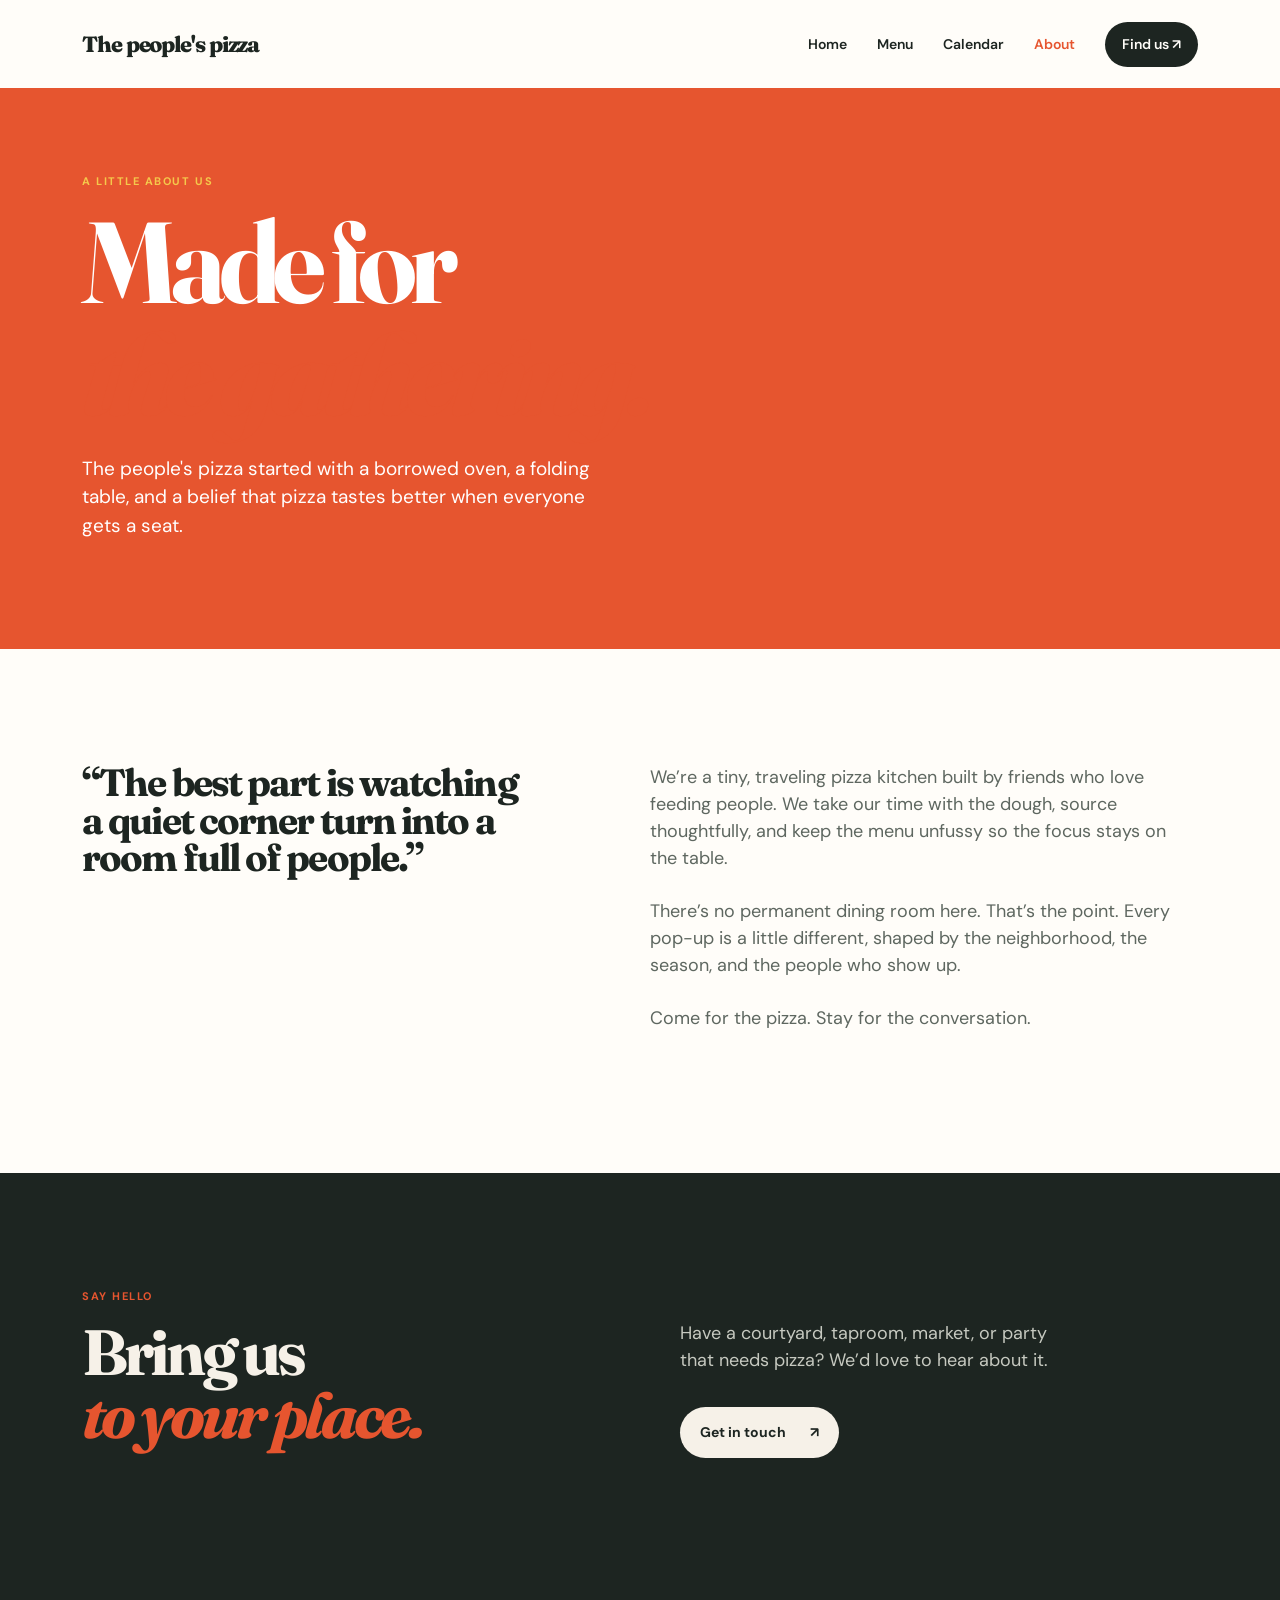
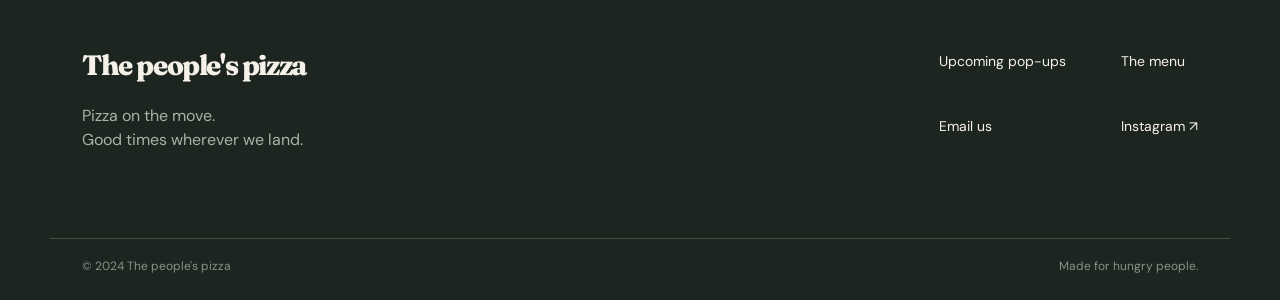
==== about.html @ 14b0cbe6 "Create The people's pizza site Co-authored-by: Copilot <223556219+Copilot@users.noreply.github.com>" ====
<!doctype html>
<html lang="en">
  <head>
    <meta charset="UTF-8" /><meta name="viewport" content="width=device-width, initial-scale=1.0" />
    <meta name="description" content="The story behind The people's pizza popup." /><title>About | The people's pizza</title>
    <link rel="preconnect" href="https://fonts.googleapis.com" /><link rel="preconnect" href="https://fonts.gstatic.com" crossorigin />
    <link href="https://fonts.googleapis.com/css2?family=DM+Sans:wght@400;500;600;700&family=Fraunces:opsz,wght@9..144,700;9..144,800&display=swap" rel="stylesheet" /><link rel="stylesheet" href="styles.css" />
  </head>
  <body><div data-site-header></div><main>
    <section class="page-hero page-hero-orange"><div class="container narrow"><p class="eyebrow">A little about us</p><h1>Made for<br /><em>the gathering.</em></h1><p>The people's pizza started with a borrowed oven, a folding table, and a belief that pizza tastes better when everyone gets a seat.</p></div></section>
    <section class="section"><div class="container story-grid"><div class="story-pull">“The best part is watching a quiet corner turn into a room full of people.”</div><div class="story-copy"><p>We’re a tiny, traveling pizza kitchen built by friends who love feeding people. We take our time with the dough, source thoughtfully, and keep the menu unfussy so the focus stays on the table.</p><p>There’s no permanent dining room here. That’s the point. Every pop-up is a little different, shaped by the neighborhood, the season, and the people who show up.</p><p>Come for the pizza. Stay for the conversation.</p></div></div></section>
    <section class="section section-dark"><div class="container split-heading"><div><p class="eyebrow">Say hello</p><h2>Bring us<br /><em>to your place.</em></h2></div><div class="section-intro"><p>Have a courtyard, taproom, market, or party that needs pizza? We’d love to hear about it.</p><a class="button button-light" href="mailto:hello@thepeoplespizza.example">Get in touch <span>↗</span></a></div></div></section>
  </main><div data-site-footer></div><script src="script.js"></script></body>
</html>
---- styles.css ----
:root{--ink:#1d2521;--cream:#f6f1e8;--paper:#fffdf9;--orange:#e6552f;--yellow:#f4c84b;--sage:#b9cbb4;--line:#d8d2c7;--serif:"Fraunces",Georgia,serif;--sans:"DM Sans",Arial,sans-serif}
*{box-sizing:border-box}html{scroll-behavior:smooth}body{margin:0;background:var(--paper);color:var(--ink);font:16px/1.5 var(--sans)}a{color:inherit;text-decoration:none}.container{max-width:1180px;margin:0 auto;padding:0 32px}.site-header{position:relative;z-index:5;background:var(--paper)}.nav-wrap{height:88px;display:flex;align-items:center;justify-content:space-between}.logo{font:800 22px/1 var(--serif);letter-spacing:-.05em}.logo span{color:var(--orange);font-style:italic}.site-nav{display:flex;align-items:center;gap:30px;font-size:14px;font-weight:600}.site-nav a{transition:color .2s}.site-nav a:hover,.site-nav a.active{color:var(--orange)}.site-nav .nav-cta{padding:12px 17px;border-radius:100px;background:var(--ink);color:var(--paper)}.site-nav .nav-cta:hover{background:var(--orange);color:var(--paper)}.menu-toggle{display:none;border:0;background:none;font:600 14px var(--sans);color:var(--ink)}
.hero{background:var(--cream);overflow:hidden}.hero-grid{min-height:600px;display:grid;grid-template-columns:1fr .9fr;align-items:center;gap:40px}.eyebrow{margin:0 0 16px;text-transform:uppercase;letter-spacing:.14em;font-size:11px;font-weight:700;color:var(--orange)}h1,h2,h3,p{margin-top:0}h1,h2{font-family:var(--serif);letter-spacing:-.06em;line-height:.98}h1{font-size:clamp(54px,7vw,92px);max-width:680px;margin-bottom:26px}h2{font-size:clamp(42px,5vw,68px);margin-bottom:20px}h1 em,h2 em{font-weight:700;color:var(--orange);font-style:italic}.hero-lede{max-width:490px;font-size:18px;color:#58615b}.button-row{display:flex;flex-wrap:wrap;gap:12px;margin:32px 0}.button{display:inline-flex;align-items:center;gap:24px;border-radius:100px;padding:15px 20px;font-weight:700;font-size:14px}.button-primary{background:var(--orange);color:white}.button-primary:hover{background:var(--ink)}.button-quiet{border:1px solid var(--ink)}.button-quiet:hover{background:var(--ink);color:white}.button-light{background:var(--cream);color:var(--ink);margin-top:15px}.hero-note{font-size:13px}.status-dot{display:inline-block;width:8px;height:8px;margin-right:8px;background:#67a064;border-radius:50%}.hero-art{position:relative;min-height:510px;display:flex;align-items:center;justify-content:center}.pizza{width:min(37vw,390px);height:min(37vw,390px);position:relative;border-radius:50%;background:#dfad52;box-shadow:inset -12px -14px #bd7939,0 20px 0 #e7d8bf;transform:rotate(-8deg)}.pizza:after{content:"";position:absolute;inset:30px;border-radius:50%;background:#e85e32;box-shadow:inset 0 0 0 7px #d98a3b}.pizza-crust{position:absolute;z-index:1;inset:9px;border-radius:50%;border:17px solid #d88c42}.topping{position:absolute;z-index:2;width:35px;height:20px;border-radius:50%;background:#a62e24;box-shadow:inset -3px -3px #7f201a}.topping-a{top:26%;left:42%}.topping-b{top:52%;left:69%;transform:rotate(32deg)}.topping-c{top:66%;left:28%;transform:rotate(-22deg)}.topping-d{top:35%;left:22%;transform:rotate(15deg)}.topping-e{top:70%;left:53%;transform:rotate(10deg)}.topping-f{top:43%;left:51%;transform:rotate(-38deg)}.sun-stamp{position:absolute;top:14%;right:5%;z-index:3;display:grid;place-items:center;width:108px;height:108px;border-radius:50%;background:var(--yellow);text-align:center;text-transform:uppercase;font:800 15px/1 var(--serif);transform:rotate(12deg)}.art-caption{position:absolute;bottom:2%;left:2%;font:700 19px/1.05 var(--serif);transform:rotate(-7deg)}
.ticker{background:var(--orange);color:#fff;overflow:hidden;padding:15px 0;white-space:nowrap}.ticker-track{display:flex;justify-content:space-around;align-items:center;gap:36px;font:700 14px var(--serif);letter-spacing:.04em}.ticker i{font-style:normal;color:var(--yellow)}.section{padding:115px 0}.section-cream{background:var(--cream)}.section-dark{background:var(--ink);color:var(--cream)}.split-heading{display:grid;grid-template-columns:1fr 1fr;gap:80px;align-items:end}.section-intro{max-width:400px;padding-bottom:8px}.section-intro p{font-size:18px;color:#606963}.section-dark .section-intro p{color:#c6c9c0}.text-link{display:inline-flex;gap:14px;align-items:center;color:var(--orange);font-weight:700}.text-link span{font-size:22px;transition:transform .2s}.text-link:hover span{transform:translateX(5px)}.feature-grid{display:grid;grid-template-columns:repeat(3,1fr);gap:18px;margin-top:64px}.feature-card{min-height:300px;padding:28px;display:flex;flex-direction:column;justify-content:space-between}.feature-card-dark{background:var(--ink);color:var(--cream)}.feature-card-yellow{background:var(--yellow)}.feature-card-orange{background:var(--orange);color:white}.feature-number{font-size:12px;font-weight:700}.feature-card h3{margin:0;font:700 34px/.96 var(--serif);letter-spacing:-.05em}.feature-card p{max-width:270px;margin:0;font-size:14px}.cta-banner{display:flex;justify-content:space-between;align-items:center}.circle-arrow{display:grid;place-items:center;width:120px;height:120px;border-radius:50%;background:var(--orange);color:white;font-size:45px;transition:transform .2s}.circle-arrow:hover{transform:rotate(10deg) scale(1.05)}
.site-footer{background:var(--ink);color:var(--cream);padding:70px 0 25px}.footer-grid{display:flex;justify-content:space-between;gap:40px}.logo-light{font-size:28px}.footer-tagline{margin-top:22px;color:#aab1a9}.footer-links{display:grid;grid-template-columns:repeat(2,auto);gap:13px 55px;font-size:14px}.footer-links a:hover{color:var(--yellow)}.footer-bottom{display:flex;justify-content:space-between;border-top:1px solid #454c46;margin-top:70px;padding-top:18px;color:#88918a;font-size:12px}
.page-hero{padding:85px 0 90px;background:var(--yellow)}.page-hero-orange{background:var(--orange);color:white}.page-hero-orange .eyebrow{color:var(--yellow)}.narrow{max-width:820px;margin-left:calc((100% - 1180px)/2);margin-right:auto}.page-hero h1{font-size:clamp(64px,9vw,115px);margin-bottom:24px}.page-hero p:last-child{max-width:530px;font-size:19px}.menu-list{max-width:820px}.menu-category{margin-bottom:70px}.menu-category-heading{display:flex;align-items:center;gap:20px;margin-bottom:15px}.menu-category-heading h2{font-size:34px;margin:0;white-space:nowrap}.menu-category-heading span{height:1px;background:var(--line);width:100%}.menu-item{display:flex;justify-content:space-between;gap:30px;border-bottom:1px solid var(--line);padding:24px 0}.menu-item h3{font:700 23px var(--serif);margin-bottom:5px}.menu-item p{margin:0;color:#6b726c;font-size:14px}.menu-item strong{font:700 18px var(--serif)}.menu-note{border-left:3px solid var(--orange);padding-left:16px;color:#6b726c;font-size:14px}.calendar-layout{display:grid;grid-template-columns:1.55fr .75fr;gap:75px;align-items:start}.calendar-embed iframe{width:100%;height:650px;border:1px solid var(--line)}.embed-help{font-size:12px;color:#727a72;margin-top:10px}.embed-help code{background:var(--cream);padding:2px 4px}.calendar-aside{padding-top:35px}.calendar-aside h2{font-size:48px}.calendar-aside p:not(.eyebrow){color:#687069}.story-grid{display:grid;grid-template-columns:.8fr 1fr;gap:130px}.story-pull{font:700 38px/.98 var(--serif);letter-spacing:-.05em}.story-copy{font-size:18px;color:#5e6760}.story-copy p{margin-bottom:26px}
@media(max-width:800px){.container{padding:0 22px}.nav-wrap{height:74px}.menu-toggle{display:block}.menu-toggle span{margin-left:7px}.site-nav{display:none;position:absolute;top:74px;left:0;right:0;padding:16px 22px 24px;background:var(--paper);box-shadow:0 15px 25px #1d25211a;flex-direction:column;align-items:flex-start;gap:18px}.nav-open .site-nav{display:flex}.site-nav .nav-cta{width:100%;text-align:center}.hero-grid{grid-template-columns:1fr;min-height:0;padding-top:65px;padding-bottom:35px}.hero-art{min-height:370px}.pizza{width:310px;height:310px}.sun-stamp{right:7%;top:3%;width:88px;height:88px;font-size:12px}.art-caption{bottom:0}.section{padding:75px 0}.split-heading,.story-grid,.calendar-layout{grid-template-columns:1fr;gap:35px}.feature-grid{grid-template-columns:1fr;margin-top:40px}.feature-card{min-height:230px}.cta-banner{align-items:flex-start;gap:35px;flex-direction:column}.circle-arrow{width:80px;height:80px;font-size:30px}.footer-grid{flex-direction:column}.footer-links{grid-template-columns:1fr 1fr;gap:13px 20px}.footer-bottom{margin-top:45px}.page-hero{padding:65px 0}.narrow{margin:0}.page-hero h1{font-size:67px}.calendar-embed iframe{height:560px}.story-pull{font-size:34px}.calendar-aside{padding-top:0}}
@media(max-width:430px){h1{font-size:52px}.hero-art{min-height:320px}.pizza{width:260px;height:260px}.pizza-crust{border-width:13px}.pizza:after{inset:23px}.feature-card h3{font-size:30px}.footer-links{font-size:13px}}
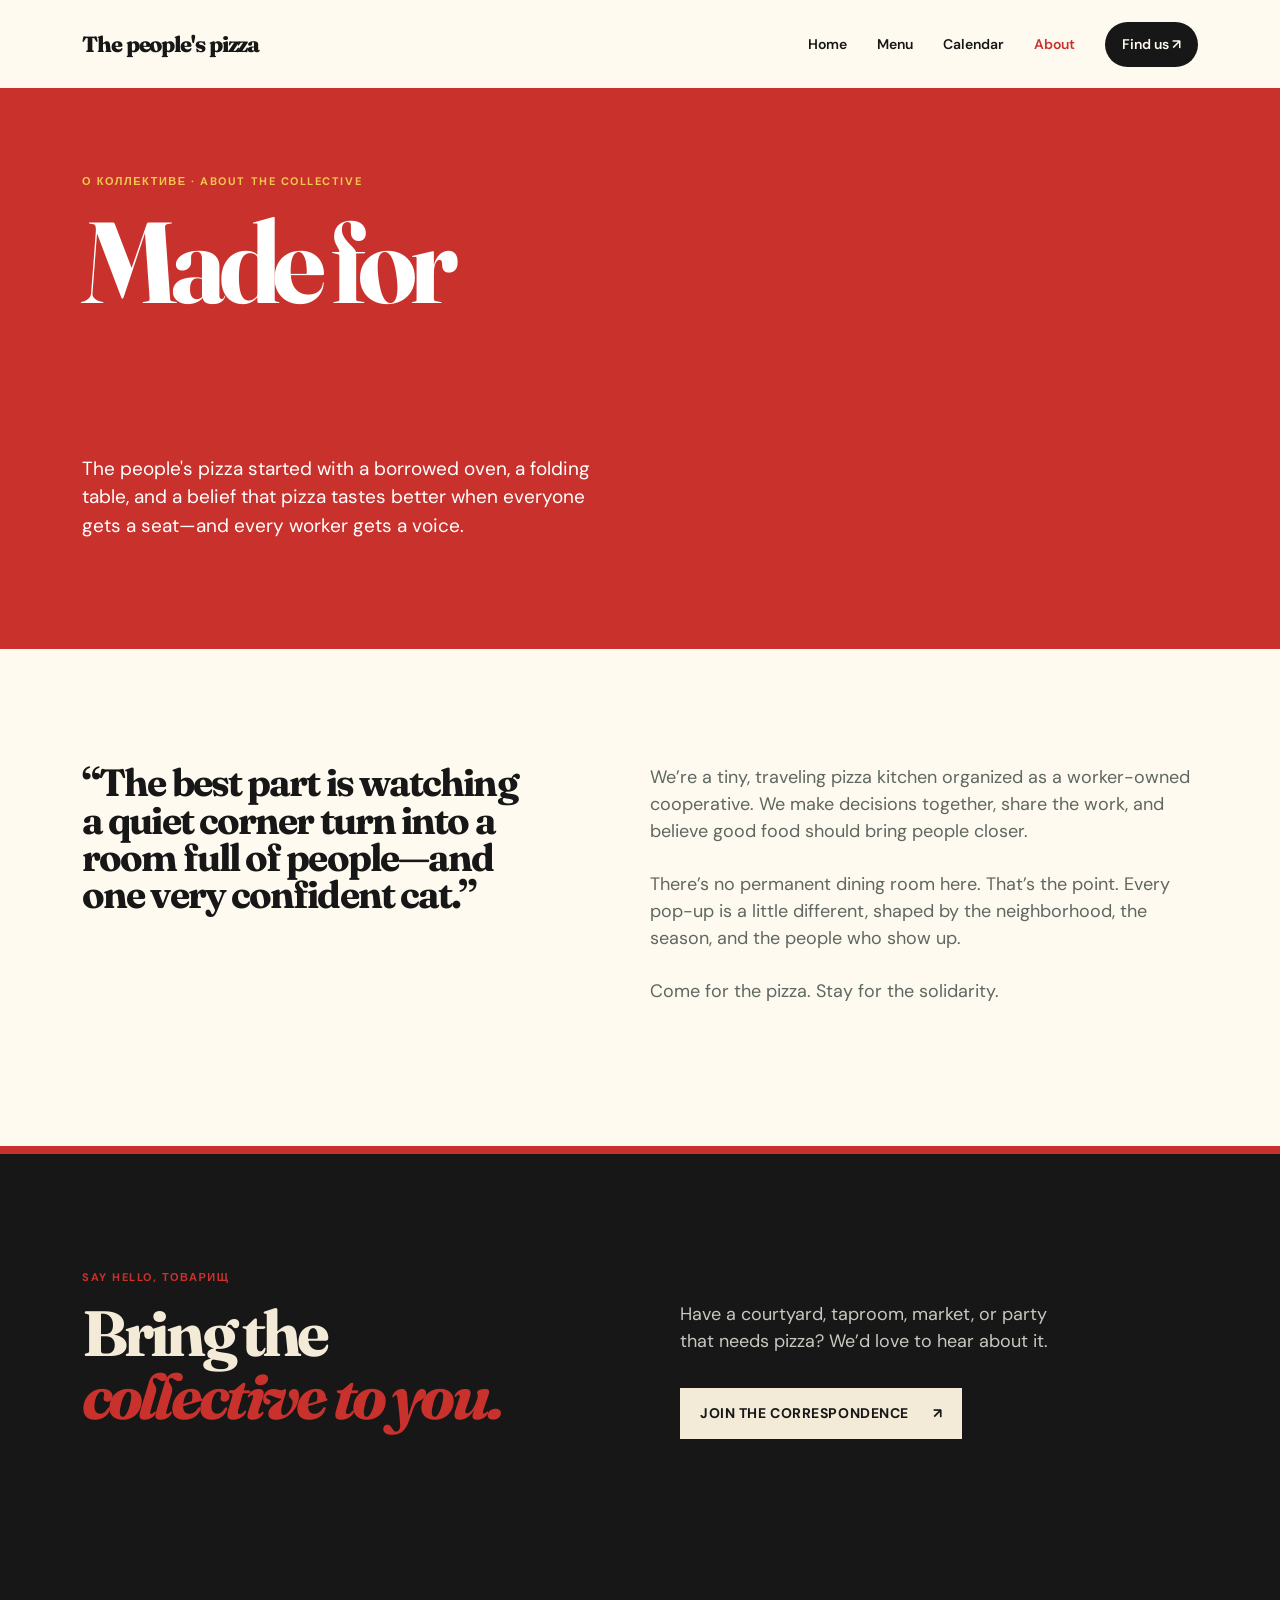
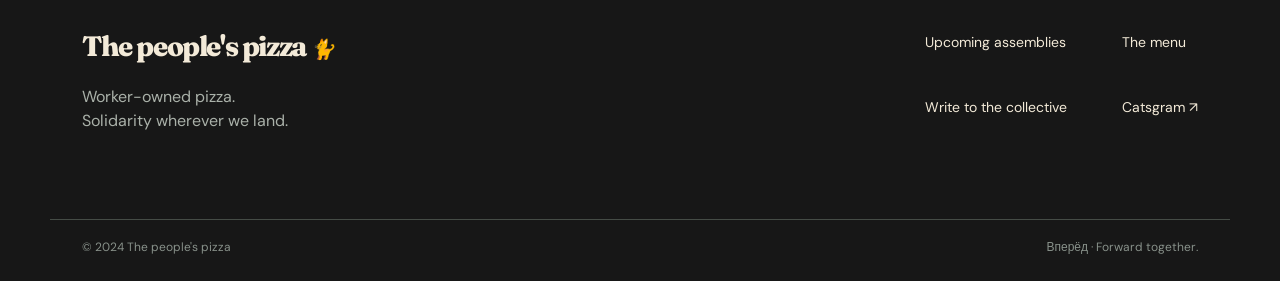
==== commit c2affa85: "Add cooperative cat-themed visual direction Co-authored-by: Copilot <223556219+Copilot@users.noreply" ====
--- a/about.html
+++ b/about.html
@@ -7,8 +7,8 @@
     <link href="https://fonts.googleapis.com/css2?family=DM+Sans:wght@400;500;600;700&family=Fraunces:opsz,wght@9..144,700;9..144,800&display=swap" rel="stylesheet" /><link rel="stylesheet" href="styles.css" />
   </head>
   <body><div data-site-header></div><main>
-    <section class="page-hero page-hero-orange"><div class="container narrow"><p class="eyebrow">A little about us</p><h1>Made for<br /><em>the gathering.</em></h1><p>The people's pizza started with a borrowed oven, a folding table, and a belief that pizza tastes better when everyone gets a seat.</p></div></section>
-    <section class="section"><div class="container story-grid"><div class="story-pull">“The best part is watching a quiet corner turn into a room full of people.”</div><div class="story-copy"><p>We’re a tiny, traveling pizza kitchen built by friends who love feeding people. We take our time with the dough, source thoughtfully, and keep the menu unfussy so the focus stays on the table.</p><p>There’s no permanent dining room here. That’s the point. Every pop-up is a little different, shaped by the neighborhood, the season, and the people who show up.</p><p>Come for the pizza. Stay for the conversation.</p></div></div></section>
-    <section class="section section-dark"><div class="container split-heading"><div><p class="eyebrow">Say hello</p><h2>Bring us<br /><em>to your place.</em></h2></div><div class="section-intro"><p>Have a courtyard, taproom, market, or party that needs pizza? We’d love to hear about it.</p><a class="button button-light" href="mailto:hello@thepeoplespizza.example">Get in touch <span>↗</span></a></div></div></section>
+    <section class="page-hero page-hero-orange"><div class="container narrow"><p class="eyebrow">О коллективе · About the collective</p><h1>Made for<br /><em>the gathering.</em></h1><p>The people's pizza started with a borrowed oven, a folding table, and a belief that pizza tastes better when everyone gets a seat—and every worker gets a voice.</p></div></section>
+    <section class="section"><div class="container story-grid"><div class="story-pull">“The best part is watching a quiet corner turn into a room full of people—and one very confident cat.”</div><div class="story-copy"><p>We’re a tiny, traveling pizza kitchen organized as a worker-owned cooperative. We make decisions together, share the work, and believe good food should bring people closer.</p><p>There’s no permanent dining room here. That’s the point. Every pop-up is a little different, shaped by the neighborhood, the season, and the people who show up.</p><p>Come for the pizza. Stay for the solidarity.</p></div></div></section>
+    <section class="section section-dark"><div class="container split-heading"><div><p class="eyebrow">Say hello, товарищ</p><h2>Bring the<br /><em>collective to you.</em></h2></div><div class="section-intro"><p>Have a courtyard, taproom, market, or party that needs pizza? We’d love to hear about it.</p><a class="button button-light" href="mailto:hello@thepeoplespizza.example">Join the correspondence <span>↗</span></a></div></div></section>
   </main><div data-site-footer></div><script src="script.js"></script></body>
 </html>
--- a/styles.css
+++ b/styles.css
@@ -1,8 +1,8 @@
-:root{--ink:#1d2521;--cream:#f6f1e8;--paper:#fffdf9;--orange:#e6552f;--yellow:#f4c84b;--sage:#b9cbb4;--line:#d8d2c7;--serif:"Fraunces",Georgia,serif;--sans:"DM Sans",Arial,sans-serif}
+:root{--ink:#171717;--cream:#f3ead8;--paper:#fffaf0;--orange:#c9322c;--yellow:#f1c84b;--sage:#b9cbb4;--line:#d4c8b6;--serif:"Fraunces",Georgia,serif;--sans:"DM Sans",Arial,sans-serif}
 *{box-sizing:border-box}html{scroll-behavior:smooth}body{margin:0;background:var(--paper);color:var(--ink);font:16px/1.5 var(--sans)}a{color:inherit;text-decoration:none}.container{max-width:1180px;margin:0 auto;padding:0 32px}.site-header{position:relative;z-index:5;background:var(--paper)}.nav-wrap{height:88px;display:flex;align-items:center;justify-content:space-between}.logo{font:800 22px/1 var(--serif);letter-spacing:-.05em}.logo span{color:var(--orange);font-style:italic}.site-nav{display:flex;align-items:center;gap:30px;font-size:14px;font-weight:600}.site-nav a{transition:color .2s}.site-nav a:hover,.site-nav a.active{color:var(--orange)}.site-nav .nav-cta{padding:12px 17px;border-radius:100px;background:var(--ink);color:var(--paper)}.site-nav .nav-cta:hover{background:var(--orange);color:var(--paper)}.menu-toggle{display:none;border:0;background:none;font:600 14px var(--sans);color:var(--ink)}
-.hero{background:var(--cream);overflow:hidden}.hero-grid{min-height:600px;display:grid;grid-template-columns:1fr .9fr;align-items:center;gap:40px}.eyebrow{margin:0 0 16px;text-transform:uppercase;letter-spacing:.14em;font-size:11px;font-weight:700;color:var(--orange)}h1,h2,h3,p{margin-top:0}h1,h2{font-family:var(--serif);letter-spacing:-.06em;line-height:.98}h1{font-size:clamp(54px,7vw,92px);max-width:680px;margin-bottom:26px}h2{font-size:clamp(42px,5vw,68px);margin-bottom:20px}h1 em,h2 em{font-weight:700;color:var(--orange);font-style:italic}.hero-lede{max-width:490px;font-size:18px;color:#58615b}.button-row{display:flex;flex-wrap:wrap;gap:12px;margin:32px 0}.button{display:inline-flex;align-items:center;gap:24px;border-radius:100px;padding:15px 20px;font-weight:700;font-size:14px}.button-primary{background:var(--orange);color:white}.button-primary:hover{background:var(--ink)}.button-quiet{border:1px solid var(--ink)}.button-quiet:hover{background:var(--ink);color:white}.button-light{background:var(--cream);color:var(--ink);margin-top:15px}.hero-note{font-size:13px}.status-dot{display:inline-block;width:8px;height:8px;margin-right:8px;background:#67a064;border-radius:50%}.hero-art{position:relative;min-height:510px;display:flex;align-items:center;justify-content:center}.pizza{width:min(37vw,390px);height:min(37vw,390px);position:relative;border-radius:50%;background:#dfad52;box-shadow:inset -12px -14px #bd7939,0 20px 0 #e7d8bf;transform:rotate(-8deg)}.pizza:after{content:"";position:absolute;inset:30px;border-radius:50%;background:#e85e32;box-shadow:inset 0 0 0 7px #d98a3b}.pizza-crust{position:absolute;z-index:1;inset:9px;border-radius:50%;border:17px solid #d88c42}.topping{position:absolute;z-index:2;width:35px;height:20px;border-radius:50%;background:#a62e24;box-shadow:inset -3px -3px #7f201a}.topping-a{top:26%;left:42%}.topping-b{top:52%;left:69%;transform:rotate(32deg)}.topping-c{top:66%;left:28%;transform:rotate(-22deg)}.topping-d{top:35%;left:22%;transform:rotate(15deg)}.topping-e{top:70%;left:53%;transform:rotate(10deg)}.topping-f{top:43%;left:51%;transform:rotate(-38deg)}.sun-stamp{position:absolute;top:14%;right:5%;z-index:3;display:grid;place-items:center;width:108px;height:108px;border-radius:50%;background:var(--yellow);text-align:center;text-transform:uppercase;font:800 15px/1 var(--serif);transform:rotate(12deg)}.art-caption{position:absolute;bottom:2%;left:2%;font:700 19px/1.05 var(--serif);transform:rotate(-7deg)}
-.ticker{background:var(--orange);color:#fff;overflow:hidden;padding:15px 0;white-space:nowrap}.ticker-track{display:flex;justify-content:space-around;align-items:center;gap:36px;font:700 14px var(--serif);letter-spacing:.04em}.ticker i{font-style:normal;color:var(--yellow)}.section{padding:115px 0}.section-cream{background:var(--cream)}.section-dark{background:var(--ink);color:var(--cream)}.split-heading{display:grid;grid-template-columns:1fr 1fr;gap:80px;align-items:end}.section-intro{max-width:400px;padding-bottom:8px}.section-intro p{font-size:18px;color:#606963}.section-dark .section-intro p{color:#c6c9c0}.text-link{display:inline-flex;gap:14px;align-items:center;color:var(--orange);font-weight:700}.text-link span{font-size:22px;transition:transform .2s}.text-link:hover span{transform:translateX(5px)}.feature-grid{display:grid;grid-template-columns:repeat(3,1fr);gap:18px;margin-top:64px}.feature-card{min-height:300px;padding:28px;display:flex;flex-direction:column;justify-content:space-between}.feature-card-dark{background:var(--ink);color:var(--cream)}.feature-card-yellow{background:var(--yellow)}.feature-card-orange{background:var(--orange);color:white}.feature-number{font-size:12px;font-weight:700}.feature-card h3{margin:0;font:700 34px/.96 var(--serif);letter-spacing:-.05em}.feature-card p{max-width:270px;margin:0;font-size:14px}.cta-banner{display:flex;justify-content:space-between;align-items:center}.circle-arrow{display:grid;place-items:center;width:120px;height:120px;border-radius:50%;background:var(--orange);color:white;font-size:45px;transition:transform .2s}.circle-arrow:hover{transform:rotate(10deg) scale(1.05)}
+.hero{background:var(--cream);overflow:hidden;border-bottom:8px solid var(--orange)}.hero-grid{min-height:600px;display:grid;grid-template-columns:1fr .9fr;align-items:center;gap:40px}.eyebrow{margin:0 0 16px;text-transform:uppercase;letter-spacing:.14em;font-size:11px;font-weight:700;color:var(--orange)}h1,h2,h3,p{margin-top:0}h1,h2{font-family:var(--serif);letter-spacing:-.06em;line-height:.98}h1{font-size:clamp(54px,7vw,92px);max-width:680px;margin-bottom:26px}h2{font-size:clamp(42px,5vw,68px);margin-bottom:20px}h1 em,h2 em{font-weight:700;color:var(--orange);font-style:italic}.hero-lede{max-width:490px;font-size:18px;color:#58615b}.button-row{display:flex;flex-wrap:wrap;gap:12px;margin:32px 0}.button{display:inline-flex;align-items:center;gap:24px;border-radius:0;padding:15px 20px;font-weight:700;font-size:14px;text-transform:uppercase;letter-spacing:.04em}.button-primary{background:var(--orange);color:white}.button-primary:hover{background:var(--ink)}.button-quiet{border:1px solid var(--ink)}.button-quiet:hover{background:var(--ink);color:white}.button-light{background:var(--cream);color:var(--ink);margin-top:15px}.hero-note{font-size:13px}.status-dot{display:inline-block;width:8px;height:8px;margin-right:8px;background:#67a064;border-radius:50%}.hero-art{position:relative;min-height:510px;display:flex;align-items:center;justify-content:center}.pizza{width:min(37vw,390px);height:min(37vw,390px);position:relative;border-radius:50%;background:#dfad52;box-shadow:inset -12px -14px #bd7939,0 20px 0 #e7d8bf;transform:rotate(-8deg)}.pizza:after{content:"";position:absolute;inset:30px;border-radius:50%;background:#e85e32;box-shadow:inset 0 0 0 7px #d98a3b}.pizza-crust{position:absolute;z-index:1;inset:9px;border-radius:50%;border:17px solid #d88c42}.topping{position:absolute;z-index:2;width:35px;height:20px;border-radius:50%;background:#a62e24;box-shadow:inset -3px -3px #7f201a}.topping-a{top:26%;left:42%}.topping-b{top:52%;left:69%;transform:rotate(32deg)}.topping-c{top:66%;left:28%;transform:rotate(-22deg)}.topping-d{top:35%;left:22%;transform:rotate(15deg)}.topping-e{top:70%;left:53%;transform:rotate(10deg)}.topping-f{top:43%;left:51%;transform:rotate(-38deg)}.sun-stamp{position:absolute;top:14%;right:5%;z-index:3;display:grid;place-items:center;width:108px;height:108px;border-radius:0;background:var(--yellow);text-align:center;text-transform:uppercase;font:800 15px/1 var(--serif);transform:rotate(12deg)}.cat-badge{position:absolute;z-index:4;bottom:15%;right:8%;display:grid;place-items:center;width:82px;height:82px;border:4px solid var(--ink);border-radius:50%;background:var(--paper);font-size:42px;transform:rotate(-12deg)}.art-caption{position:absolute;bottom:2%;left:2%;font:700 19px/1.05 var(--serif);transform:rotate(-7deg)}.logo-cat{font-family:var(--sans);font-size:.7em}
+.ticker{background:var(--orange);color:#fff;overflow:hidden;padding:15px 0;white-space:nowrap}.ticker-track{display:flex;justify-content:space-around;align-items:center;gap:36px;font:700 14px var(--serif);letter-spacing:.04em}.ticker i{font-style:normal;color:var(--yellow)}.section{padding:115px 0}.section-cream{background:var(--cream)}.section-dark{background:var(--ink);color:var(--cream);border-top:8px solid var(--orange)}.split-heading{display:grid;grid-template-columns:1fr 1fr;gap:80px;align-items:end}.section-intro{max-width:400px;padding-bottom:8px}.section-intro p{font-size:18px;color:#606963}.section-dark .section-intro p{color:#c6c9c0}.text-link{display:inline-flex;gap:14px;align-items:center;color:var(--orange);font-weight:700}.text-link span{font-size:22px;transition:transform .2s}.text-link:hover span{transform:translateX(5px)}.feature-grid{display:grid;grid-template-columns:repeat(3,1fr);gap:18px;margin-top:64px}.feature-card{min-height:300px;padding:28px;display:flex;flex-direction:column;justify-content:space-between}.feature-card-dark{background:var(--ink);color:var(--cream)}.feature-card-yellow{background:var(--yellow)}.feature-card-orange{background:var(--orange);color:white}.feature-number{font-size:12px;font-weight:700}.feature-card h3{margin:0;font:700 34px/.96 var(--serif);letter-spacing:-.05em}.feature-card p{max-width:270px;margin:0;font-size:14px}.cta-banner{display:flex;justify-content:space-between;align-items:center}.circle-arrow{display:grid;place-items:center;width:120px;height:120px;border-radius:50%;background:var(--orange);color:white;font-size:45px;transition:transform .2s}.circle-arrow:hover{transform:rotate(10deg) scale(1.05)}
 .site-footer{background:var(--ink);color:var(--cream);padding:70px 0 25px}.footer-grid{display:flex;justify-content:space-between;gap:40px}.logo-light{font-size:28px}.footer-tagline{margin-top:22px;color:#aab1a9}.footer-links{display:grid;grid-template-columns:repeat(2,auto);gap:13px 55px;font-size:14px}.footer-links a:hover{color:var(--yellow)}.footer-bottom{display:flex;justify-content:space-between;border-top:1px solid #454c46;margin-top:70px;padding-top:18px;color:#88918a;font-size:12px}
-.page-hero{padding:85px 0 90px;background:var(--yellow)}.page-hero-orange{background:var(--orange);color:white}.page-hero-orange .eyebrow{color:var(--yellow)}.narrow{max-width:820px;margin-left:calc((100% - 1180px)/2);margin-right:auto}.page-hero h1{font-size:clamp(64px,9vw,115px);margin-bottom:24px}.page-hero p:last-child{max-width:530px;font-size:19px}.menu-list{max-width:820px}.menu-category{margin-bottom:70px}.menu-category-heading{display:flex;align-items:center;gap:20px;margin-bottom:15px}.menu-category-heading h2{font-size:34px;margin:0;white-space:nowrap}.menu-category-heading span{height:1px;background:var(--line);width:100%}.menu-item{display:flex;justify-content:space-between;gap:30px;border-bottom:1px solid var(--line);padding:24px 0}.menu-item h3{font:700 23px var(--serif);margin-bottom:5px}.menu-item p{margin:0;color:#6b726c;font-size:14px}.menu-item strong{font:700 18px var(--serif)}.menu-note{border-left:3px solid var(--orange);padding-left:16px;color:#6b726c;font-size:14px}.calendar-layout{display:grid;grid-template-columns:1.55fr .75fr;gap:75px;align-items:start}.calendar-embed iframe{width:100%;height:650px;border:1px solid var(--line)}.embed-help{font-size:12px;color:#727a72;margin-top:10px}.embed-help code{background:var(--cream);padding:2px 4px}.calendar-aside{padding-top:35px}.calendar-aside h2{font-size:48px}.calendar-aside p:not(.eyebrow){color:#687069}.story-grid{display:grid;grid-template-columns:.8fr 1fr;gap:130px}.story-pull{font:700 38px/.98 var(--serif);letter-spacing:-.05em}.story-copy{font-size:18px;color:#5e6760}.story-copy p{margin-bottom:26px}
-@media(max-width:800px){.container{padding:0 22px}.nav-wrap{height:74px}.menu-toggle{display:block}.menu-toggle span{margin-left:7px}.site-nav{display:none;position:absolute;top:74px;left:0;right:0;padding:16px 22px 24px;background:var(--paper);box-shadow:0 15px 25px #1d25211a;flex-direction:column;align-items:flex-start;gap:18px}.nav-open .site-nav{display:flex}.site-nav .nav-cta{width:100%;text-align:center}.hero-grid{grid-template-columns:1fr;min-height:0;padding-top:65px;padding-bottom:35px}.hero-art{min-height:370px}.pizza{width:310px;height:310px}.sun-stamp{right:7%;top:3%;width:88px;height:88px;font-size:12px}.art-caption{bottom:0}.section{padding:75px 0}.split-heading,.story-grid,.calendar-layout{grid-template-columns:1fr;gap:35px}.feature-grid{grid-template-columns:1fr;margin-top:40px}.feature-card{min-height:230px}.cta-banner{align-items:flex-start;gap:35px;flex-direction:column}.circle-arrow{width:80px;height:80px;font-size:30px}.footer-grid{flex-direction:column}.footer-links{grid-template-columns:1fr 1fr;gap:13px 20px}.footer-bottom{margin-top:45px}.page-hero{padding:65px 0}.narrow{margin:0}.page-hero h1{font-size:67px}.calendar-embed iframe{height:560px}.story-pull{font-size:34px}.calendar-aside{padding-top:0}}
+.page-hero{padding:85px 0 90px;background:var(--yellow)}.page-hero-orange{background:var(--orange);color:white}.page-hero-orange .eyebrow{color:var(--yellow)}.narrow{max-width:820px;margin-left:calc((100% - 1180px)/2);margin-right:auto}.page-hero h1{font-size:clamp(64px,9vw,115px);margin-bottom:24px}.page-hero p:last-child{max-width:530px;font-size:19px}.menu-list{max-width:820px}.menu-category{margin-bottom:70px}.menu-category-heading{display:flex;align-items:center;gap:20px;margin-bottom:15px}.menu-category-heading h2{font-size:34px;margin:0;white-space:nowrap}.menu-category-heading span{height:1px;background:var(--line);width:100%}.menu-item{display:flex;justify-content:space-between;gap:30px;border-bottom:1px solid var(--line);padding:24px 0}.menu-item h3{font:700 23px var(--serif);margin-bottom:5px}.menu-item p{margin:0;color:#6b726c;font-size:14px}.menu-item strong{font:700 18px var(--serif)}.menu-note{border-left:3px solid var(--orange);padding-left:16px;color:#6b726c;font-size:14px}.calendar-layout{display:grid;grid-template-columns:1.55fr .75fr;gap:75px;align-items:start}.calendar-embed{min-height:500px}.events-list{border-top:1px solid var(--line)}.event-card{display:grid;grid-template-columns:145px 1fr;gap:25px;padding:27px 0;border-bottom:1px solid var(--line)}.event-date{display:flex;flex-direction:column;text-transform:uppercase;color:var(--orange);font-size:12px;font-weight:700;letter-spacing:.08em}.event-date strong{font:700 28px/.95 var(--serif);letter-spacing:-.04em;text-transform:none;color:var(--ink)}.event-details h3{margin:0 0 5px;font:700 24px var(--serif)}.event-details p{margin:0;color:#6b726c;font-size:14px}.event-details .event-description{margin-top:12px;max-width:500px}.calendar-message{padding:80px 25px;border:1px dashed var(--line);background:var(--cream);text-align:center;color:#687069}.calendar-message strong{display:block;color:var(--ink);font:700 26px var(--serif);margin-bottom:8px}.calendar-message p{margin:0;font-size:14px}.calendar-message code,.embed-help code{background:var(--cream);padding:2px 4px}.calendar-message-error{border-color:var(--orange)}.embed-help{font-size:12px;color:#727a72;margin-top:10px}.calendar-aside{padding-top:35px}.calendar-aside h2{font-size:48px}.calendar-aside p:not(.eyebrow){color:#687069}.story-grid{display:grid;grid-template-columns:.8fr 1fr;gap:130px}.story-pull{font:700 38px/.98 var(--serif);letter-spacing:-.05em}.story-copy{font-size:18px;color:#5e6760}.story-copy p{margin-bottom:26px}
+@media(max-width:800px){.container{padding:0 22px}.nav-wrap{height:74px}.menu-toggle{display:block}.menu-toggle span{margin-left:7px}.site-nav{display:none;position:absolute;top:74px;left:0;right:0;padding:16px 22px 24px;background:var(--paper);box-shadow:0 15px 25px #1d25211a;flex-direction:column;align-items:flex-start;gap:18px}.nav-open .site-nav{display:flex}.site-nav .nav-cta{width:100%;text-align:center}.hero-grid{grid-template-columns:1fr;min-height:0;padding-top:65px;padding-bottom:35px}.hero-art{min-height:370px}.pizza{width:310px;height:310px}.sun-stamp{right:7%;top:3%;width:88px;height:88px;font-size:12px}.art-caption{bottom:0}.section{padding:75px 0}.split-heading,.story-grid,.calendar-layout{grid-template-columns:1fr;gap:35px}.feature-grid{grid-template-columns:1fr;margin-top:40px}.feature-card{min-height:230px}.cta-banner{align-items:flex-start;gap:35px;flex-direction:column}.circle-arrow{width:80px;height:80px;font-size:30px}.footer-grid{flex-direction:column}.footer-links{grid-template-columns:1fr 1fr;gap:13px 20px}.footer-bottom{margin-top:45px}.page-hero{padding:65px 0}.narrow{margin:0}.page-hero h1{font-size:67px}.event-card{grid-template-columns:95px 1fr;gap:15px}.event-date strong{font-size:23px}.calendar-aside{padding-top:0}}
 @media(max-width:430px){h1{font-size:52px}.hero-art{min-height:320px}.pizza{width:260px;height:260px}.pizza-crust{border-width:13px}.pizza:after{inset:23px}.feature-card h3{font-size:30px}.footer-links{font-size:13px}}
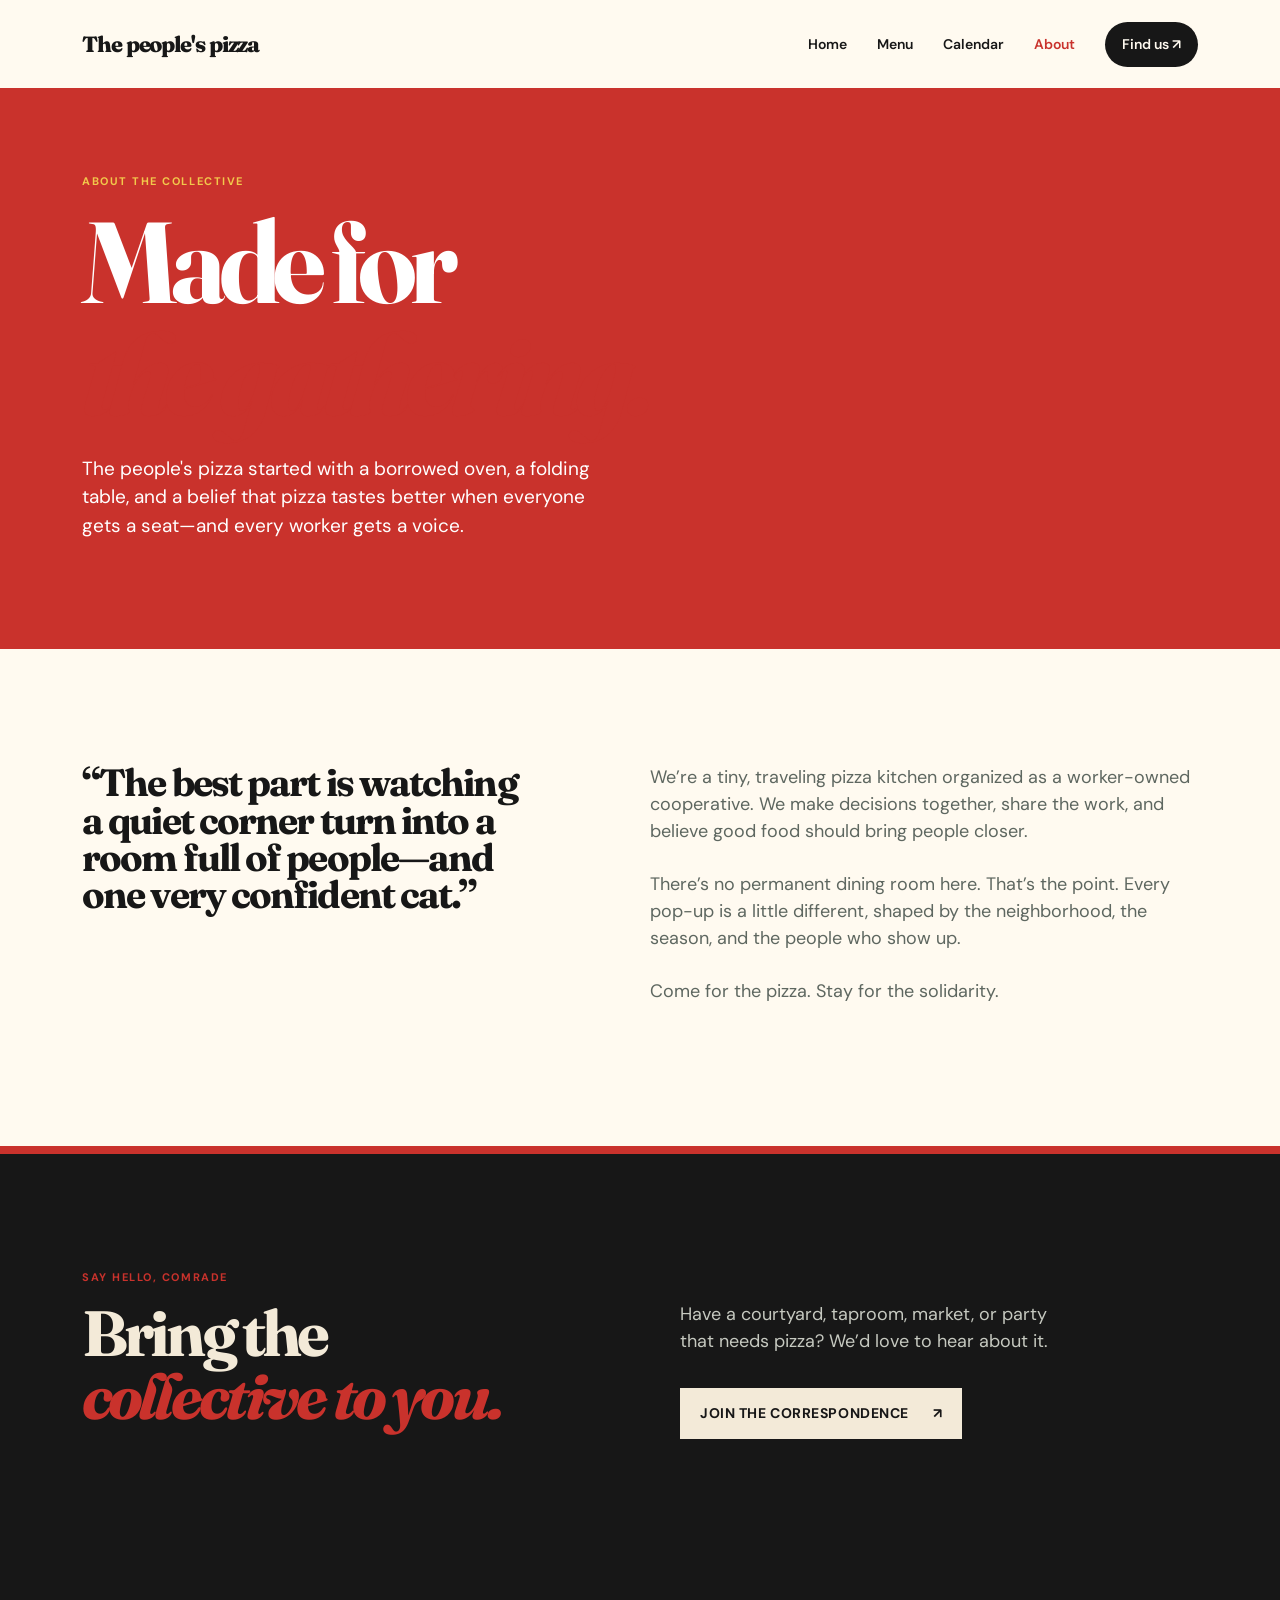
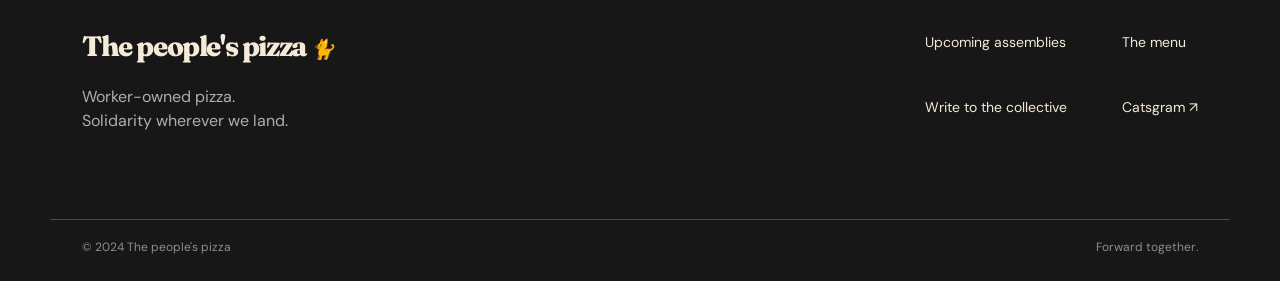
==== commit bee0ab9c: "Refine English-only site copy Co-authored-by: Copilot <223556219+Copilot@users.noreply.github.com>" ====
--- a/about.html
+++ b/about.html
@@ -7,8 +7,8 @@
     <link href="https://fonts.googleapis.com/css2?family=DM+Sans:wght@400;500;600;700&family=Fraunces:opsz,wght@9..144,700;9..144,800&display=swap" rel="stylesheet" /><link rel="stylesheet" href="styles.css" />
   </head>
   <body><div data-site-header></div><main>
-    <section class="page-hero page-hero-orange"><div class="container narrow"><p class="eyebrow">О коллективе · About the collective</p><h1>Made for<br /><em>the gathering.</em></h1><p>The people's pizza started with a borrowed oven, a folding table, and a belief that pizza tastes better when everyone gets a seat—and every worker gets a voice.</p></div></section>
+    <section class="page-hero page-hero-orange"><div class="container narrow"><p class="eyebrow">About the collective</p><h1>Made for<br /><em>the gathering.</em></h1><p>The people's pizza started with a borrowed oven, a folding table, and a belief that pizza tastes better when everyone gets a seat—and every worker gets a voice.</p></div></section>
     <section class="section"><div class="container story-grid"><div class="story-pull">“The best part is watching a quiet corner turn into a room full of people—and one very confident cat.”</div><div class="story-copy"><p>We’re a tiny, traveling pizza kitchen organized as a worker-owned cooperative. We make decisions together, share the work, and believe good food should bring people closer.</p><p>There’s no permanent dining room here. That’s the point. Every pop-up is a little different, shaped by the neighborhood, the season, and the people who show up.</p><p>Come for the pizza. Stay for the solidarity.</p></div></div></section>
-    <section class="section section-dark"><div class="container split-heading"><div><p class="eyebrow">Say hello, товарищ</p><h2>Bring the<br /><em>collective to you.</em></h2></div><div class="section-intro"><p>Have a courtyard, taproom, market, or party that needs pizza? We’d love to hear about it.</p><a class="button button-light" href="mailto:hello@thepeoplespizza.example">Join the correspondence <span>↗</span></a></div></div></section>
+    <section class="section section-dark"><div class="container split-heading"><div><p class="eyebrow">Say hello, comrade</p><h2>Bring the<br /><em>collective to you.</em></h2></div><div class="section-intro"><p>Have a courtyard, taproom, market, or party that needs pizza? We’d love to hear about it.</p><a class="button button-light" href="mailto:hello@thepeoplespizza.example">Join the correspondence <span>↗</span></a></div></div></section>
   </main><div data-site-footer></div><script src="script.js"></script></body>
 </html>
--- a/styles.css
+++ b/styles.css
@@ -1,8 +1,8 @@
 :root{--ink:#171717;--cream:#f3ead8;--paper:#fffaf0;--orange:#c9322c;--yellow:#f1c84b;--sage:#b9cbb4;--line:#d4c8b6;--serif:"Fraunces",Georgia,serif;--sans:"DM Sans",Arial,sans-serif}
 *{box-sizing:border-box}html{scroll-behavior:smooth}body{margin:0;background:var(--paper);color:var(--ink);font:16px/1.5 var(--sans)}a{color:inherit;text-decoration:none}.container{max-width:1180px;margin:0 auto;padding:0 32px}.site-header{position:relative;z-index:5;background:var(--paper)}.nav-wrap{height:88px;display:flex;align-items:center;justify-content:space-between}.logo{font:800 22px/1 var(--serif);letter-spacing:-.05em}.logo span{color:var(--orange);font-style:italic}.site-nav{display:flex;align-items:center;gap:30px;font-size:14px;font-weight:600}.site-nav a{transition:color .2s}.site-nav a:hover,.site-nav a.active{color:var(--orange)}.site-nav .nav-cta{padding:12px 17px;border-radius:100px;background:var(--ink);color:var(--paper)}.site-nav .nav-cta:hover{background:var(--orange);color:var(--paper)}.menu-toggle{display:none;border:0;background:none;font:600 14px var(--sans);color:var(--ink)}
-.hero{background:var(--cream);overflow:hidden;border-bottom:8px solid var(--orange)}.hero-grid{min-height:600px;display:grid;grid-template-columns:1fr .9fr;align-items:center;gap:40px}.eyebrow{margin:0 0 16px;text-transform:uppercase;letter-spacing:.14em;font-size:11px;font-weight:700;color:var(--orange)}h1,h2,h3,p{margin-top:0}h1,h2{font-family:var(--serif);letter-spacing:-.06em;line-height:.98}h1{font-size:clamp(54px,7vw,92px);max-width:680px;margin-bottom:26px}h2{font-size:clamp(42px,5vw,68px);margin-bottom:20px}h1 em,h2 em{font-weight:700;color:var(--orange);font-style:italic}.hero-lede{max-width:490px;font-size:18px;color:#58615b}.button-row{display:flex;flex-wrap:wrap;gap:12px;margin:32px 0}.button{display:inline-flex;align-items:center;gap:24px;border-radius:0;padding:15px 20px;font-weight:700;font-size:14px;text-transform:uppercase;letter-spacing:.04em}.button-primary{background:var(--orange);color:white}.button-primary:hover{background:var(--ink)}.button-quiet{border:1px solid var(--ink)}.button-quiet:hover{background:var(--ink);color:white}.button-light{background:var(--cream);color:var(--ink);margin-top:15px}.hero-note{font-size:13px}.status-dot{display:inline-block;width:8px;height:8px;margin-right:8px;background:#67a064;border-radius:50%}.hero-art{position:relative;min-height:510px;display:flex;align-items:center;justify-content:center}.pizza{width:min(37vw,390px);height:min(37vw,390px);position:relative;border-radius:50%;background:#dfad52;box-shadow:inset -12px -14px #bd7939,0 20px 0 #e7d8bf;transform:rotate(-8deg)}.pizza:after{content:"";position:absolute;inset:30px;border-radius:50%;background:#e85e32;box-shadow:inset 0 0 0 7px #d98a3b}.pizza-crust{position:absolute;z-index:1;inset:9px;border-radius:50%;border:17px solid #d88c42}.topping{position:absolute;z-index:2;width:35px;height:20px;border-radius:50%;background:#a62e24;box-shadow:inset -3px -3px #7f201a}.topping-a{top:26%;left:42%}.topping-b{top:52%;left:69%;transform:rotate(32deg)}.topping-c{top:66%;left:28%;transform:rotate(-22deg)}.topping-d{top:35%;left:22%;transform:rotate(15deg)}.topping-e{top:70%;left:53%;transform:rotate(10deg)}.topping-f{top:43%;left:51%;transform:rotate(-38deg)}.sun-stamp{position:absolute;top:14%;right:5%;z-index:3;display:grid;place-items:center;width:108px;height:108px;border-radius:0;background:var(--yellow);text-align:center;text-transform:uppercase;font:800 15px/1 var(--serif);transform:rotate(12deg)}.cat-badge{position:absolute;z-index:4;bottom:15%;right:8%;display:grid;place-items:center;width:82px;height:82px;border:4px solid var(--ink);border-radius:50%;background:var(--paper);font-size:42px;transform:rotate(-12deg)}.art-caption{position:absolute;bottom:2%;left:2%;font:700 19px/1.05 var(--serif);transform:rotate(-7deg)}.logo-cat{font-family:var(--sans);font-size:.7em}
+.hero{background:var(--cream);overflow:hidden;border-bottom:8px solid var(--orange)}.hero-grid{min-height:600px;display:grid;grid-template-columns:1fr .9fr;align-items:center;gap:40px}.eyebrow{margin:0 0 16px;text-transform:uppercase;letter-spacing:.14em;font-size:11px;font-weight:700;color:var(--orange)}h1,h2,h3,p{margin-top:0}h1,h2{font-family:var(--serif);letter-spacing:-.06em;line-height:.98}h1{font-size:clamp(54px,7vw,92px);max-width:680px;margin-bottom:26px}h2{font-size:clamp(42px,5vw,68px);margin-bottom:20px}h1 em,h2 em{font-weight:700;color:var(--orange);font-style:italic}.hero-lede{max-width:490px;font-size:18px;color:#58615b}.button-row{display:flex;flex-wrap:wrap;gap:12px;margin:32px 0}.button{display:inline-flex;align-items:center;gap:24px;border-radius:0;padding:15px 20px;font-weight:700;font-size:14px;text-transform:uppercase;letter-spacing:.04em}.button-primary{background:var(--orange);color:white}.button-primary:hover{background:var(--ink)}.button-quiet{border:1px solid var(--ink)}.button-quiet:hover{background:var(--ink);color:white}.button-light{background:var(--cream);color:var(--ink);margin-top:15px}.hero-note{font-size:13px}.status-dot{display:inline-block;width:8px;height:8px;margin-right:8px;background:#67a064;border-radius:50%}.hero-art{position:relative;min-height:510px;display:flex;align-items:center;justify-content:center}.hero-cat-art{display:block;width:min(42vw,520px);height:auto;mix-blend-mode:multiply;filter:contrast(1.05);transform:rotate(2deg)}.sun-stamp{position:absolute;top:11%;right:3%;z-index:3;display:grid;place-items:center;width:108px;height:108px;border-radius:0;background:var(--yellow);text-align:center;text-transform:uppercase;font:800 15px/1 var(--serif);transform:rotate(12deg)}.art-caption{position:absolute;bottom:2%;left:2%;font:700 19px/1.05 var(--serif);transform:rotate(-7deg)}.logo-cat{font-family:var(--sans);font-size:.7em}
 .ticker{background:var(--orange);color:#fff;overflow:hidden;padding:15px 0;white-space:nowrap}.ticker-track{display:flex;justify-content:space-around;align-items:center;gap:36px;font:700 14px var(--serif);letter-spacing:.04em}.ticker i{font-style:normal;color:var(--yellow)}.section{padding:115px 0}.section-cream{background:var(--cream)}.section-dark{background:var(--ink);color:var(--cream);border-top:8px solid var(--orange)}.split-heading{display:grid;grid-template-columns:1fr 1fr;gap:80px;align-items:end}.section-intro{max-width:400px;padding-bottom:8px}.section-intro p{font-size:18px;color:#606963}.section-dark .section-intro p{color:#c6c9c0}.text-link{display:inline-flex;gap:14px;align-items:center;color:var(--orange);font-weight:700}.text-link span{font-size:22px;transition:transform .2s}.text-link:hover span{transform:translateX(5px)}.feature-grid{display:grid;grid-template-columns:repeat(3,1fr);gap:18px;margin-top:64px}.feature-card{min-height:300px;padding:28px;display:flex;flex-direction:column;justify-content:space-between}.feature-card-dark{background:var(--ink);color:var(--cream)}.feature-card-yellow{background:var(--yellow)}.feature-card-orange{background:var(--orange);color:white}.feature-number{font-size:12px;font-weight:700}.feature-card h3{margin:0;font:700 34px/.96 var(--serif);letter-spacing:-.05em}.feature-card p{max-width:270px;margin:0;font-size:14px}.cta-banner{display:flex;justify-content:space-between;align-items:center}.circle-arrow{display:grid;place-items:center;width:120px;height:120px;border-radius:50%;background:var(--orange);color:white;font-size:45px;transition:transform .2s}.circle-arrow:hover{transform:rotate(10deg) scale(1.05)}
 .site-footer{background:var(--ink);color:var(--cream);padding:70px 0 25px}.footer-grid{display:flex;justify-content:space-between;gap:40px}.logo-light{font-size:28px}.footer-tagline{margin-top:22px;color:#aab1a9}.footer-links{display:grid;grid-template-columns:repeat(2,auto);gap:13px 55px;font-size:14px}.footer-links a:hover{color:var(--yellow)}.footer-bottom{display:flex;justify-content:space-between;border-top:1px solid #454c46;margin-top:70px;padding-top:18px;color:#88918a;font-size:12px}
-.page-hero{padding:85px 0 90px;background:var(--yellow)}.page-hero-orange{background:var(--orange);color:white}.page-hero-orange .eyebrow{color:var(--yellow)}.narrow{max-width:820px;margin-left:calc((100% - 1180px)/2);margin-right:auto}.page-hero h1{font-size:clamp(64px,9vw,115px);margin-bottom:24px}.page-hero p:last-child{max-width:530px;font-size:19px}.menu-list{max-width:820px}.menu-category{margin-bottom:70px}.menu-category-heading{display:flex;align-items:center;gap:20px;margin-bottom:15px}.menu-category-heading h2{font-size:34px;margin:0;white-space:nowrap}.menu-category-heading span{height:1px;background:var(--line);width:100%}.menu-item{display:flex;justify-content:space-between;gap:30px;border-bottom:1px solid var(--line);padding:24px 0}.menu-item h3{font:700 23px var(--serif);margin-bottom:5px}.menu-item p{margin:0;color:#6b726c;font-size:14px}.menu-item strong{font:700 18px var(--serif)}.menu-note{border-left:3px solid var(--orange);padding-left:16px;color:#6b726c;font-size:14px}.calendar-layout{display:grid;grid-template-columns:1.55fr .75fr;gap:75px;align-items:start}.calendar-embed{min-height:500px}.events-list{border-top:1px solid var(--line)}.event-card{display:grid;grid-template-columns:145px 1fr;gap:25px;padding:27px 0;border-bottom:1px solid var(--line)}.event-date{display:flex;flex-direction:column;text-transform:uppercase;color:var(--orange);font-size:12px;font-weight:700;letter-spacing:.08em}.event-date strong{font:700 28px/.95 var(--serif);letter-spacing:-.04em;text-transform:none;color:var(--ink)}.event-details h3{margin:0 0 5px;font:700 24px var(--serif)}.event-details p{margin:0;color:#6b726c;font-size:14px}.event-details .event-description{margin-top:12px;max-width:500px}.calendar-message{padding:80px 25px;border:1px dashed var(--line);background:var(--cream);text-align:center;color:#687069}.calendar-message strong{display:block;color:var(--ink);font:700 26px var(--serif);margin-bottom:8px}.calendar-message p{margin:0;font-size:14px}.calendar-message code,.embed-help code{background:var(--cream);padding:2px 4px}.calendar-message-error{border-color:var(--orange)}.embed-help{font-size:12px;color:#727a72;margin-top:10px}.calendar-aside{padding-top:35px}.calendar-aside h2{font-size:48px}.calendar-aside p:not(.eyebrow){color:#687069}.story-grid{display:grid;grid-template-columns:.8fr 1fr;gap:130px}.story-pull{font:700 38px/.98 var(--serif);letter-spacing:-.05em}.story-copy{font-size:18px;color:#5e6760}.story-copy p{margin-bottom:26px}
+.page-hero{padding:85px 0 90px;background:var(--yellow)}.page-hero-orange{background:var(--orange);color:white}.page-hero-orange .eyebrow{color:var(--yellow)}.narrow{max-width:820px;margin-left:calc((100% - 1180px)/2);margin-right:auto}.page-hero h1{font-size:clamp(64px,9vw,115px);margin-bottom:24px}.page-hero p:last-child{max-width:530px;font-size:19px}.menu-list{max-width:820px}.menu-category{margin-bottom:70px}.menu-category-heading{display:flex;align-items:center;gap:20px;margin-bottom:15px}.menu-category-heading h2{font-size:34px;margin:0;white-space:nowrap}.menu-category-heading span{height:1px;background:var(--line);width:100%}.menu-item{display:flex;justify-content:space-between;gap:30px;border-bottom:1px solid var(--line);padding:24px 0}.menu-item h3{font:700 23px var(--serif);margin-bottom:5px}.menu-item p{margin:0;color:#6b726c;font-size:14px}.menu-item strong{font:700 18px var(--serif)}.menu-note{border-left:3px solid var(--orange);padding-left:16px;color:#6b726c;font-size:14px}.menu-note a{color:var(--orange);font-weight:700}.calendar-layout{display:grid;grid-template-columns:1.55fr .75fr;gap:75px;align-items:start}.calendar-embed{min-height:500px}.events-list{border-top:1px solid var(--line)}.event-card{display:grid;grid-template-columns:145px 1fr;gap:25px;padding:27px 0;border-bottom:1px solid var(--line)}.event-date{display:flex;flex-direction:column;text-transform:uppercase;color:var(--orange);font-size:12px;font-weight:700;letter-spacing:.08em}.event-date strong{font:700 28px/.95 var(--serif);letter-spacing:-.04em;text-transform:none;color:var(--ink)}.event-details h3{margin:0 0 5px;font:700 24px var(--serif)}.event-details p{margin:0;color:#6b726c;font-size:14px}.event-details .event-description{margin-top:12px;max-width:500px}.calendar-message{padding:80px 25px;border:1px dashed var(--line);background:var(--cream);text-align:center;color:#687069}.calendar-message strong{display:block;color:var(--ink);font:700 26px var(--serif);margin-bottom:8px}.calendar-message p{margin:0;font-size:14px}.calendar-message code,.embed-help code{background:var(--cream);padding:2px 4px}.calendar-message-error{border-color:var(--orange)}.embed-help{font-size:12px;color:#727a72;margin-top:10px}.calendar-aside{padding-top:35px}.calendar-aside h2{font-size:48px}.calendar-aside p:not(.eyebrow){color:#687069}.story-grid{display:grid;grid-template-columns:.8fr 1fr;gap:130px}.story-pull{font:700 38px/.98 var(--serif);letter-spacing:-.05em}.story-copy{font-size:18px;color:#5e6760}.story-copy p{margin-bottom:26px}
 @media(max-width:800px){.container{padding:0 22px}.nav-wrap{height:74px}.menu-toggle{display:block}.menu-toggle span{margin-left:7px}.site-nav{display:none;position:absolute;top:74px;left:0;right:0;padding:16px 22px 24px;background:var(--paper);box-shadow:0 15px 25px #1d25211a;flex-direction:column;align-items:flex-start;gap:18px}.nav-open .site-nav{display:flex}.site-nav .nav-cta{width:100%;text-align:center}.hero-grid{grid-template-columns:1fr;min-height:0;padding-top:65px;padding-bottom:35px}.hero-art{min-height:370px}.pizza{width:310px;height:310px}.sun-stamp{right:7%;top:3%;width:88px;height:88px;font-size:12px}.art-caption{bottom:0}.section{padding:75px 0}.split-heading,.story-grid,.calendar-layout{grid-template-columns:1fr;gap:35px}.feature-grid{grid-template-columns:1fr;margin-top:40px}.feature-card{min-height:230px}.cta-banner{align-items:flex-start;gap:35px;flex-direction:column}.circle-arrow{width:80px;height:80px;font-size:30px}.footer-grid{flex-direction:column}.footer-links{grid-template-columns:1fr 1fr;gap:13px 20px}.footer-bottom{margin-top:45px}.page-hero{padding:65px 0}.narrow{margin:0}.page-hero h1{font-size:67px}.event-card{grid-template-columns:95px 1fr;gap:15px}.event-date strong{font-size:23px}.calendar-aside{padding-top:0}}
 @media(max-width:430px){h1{font-size:52px}.hero-art{min-height:320px}.pizza{width:260px;height:260px}.pizza-crust{border-width:13px}.pizza:after{inset:23px}.feature-card h3{font-size:30px}.footer-links{font-size:13px}}
